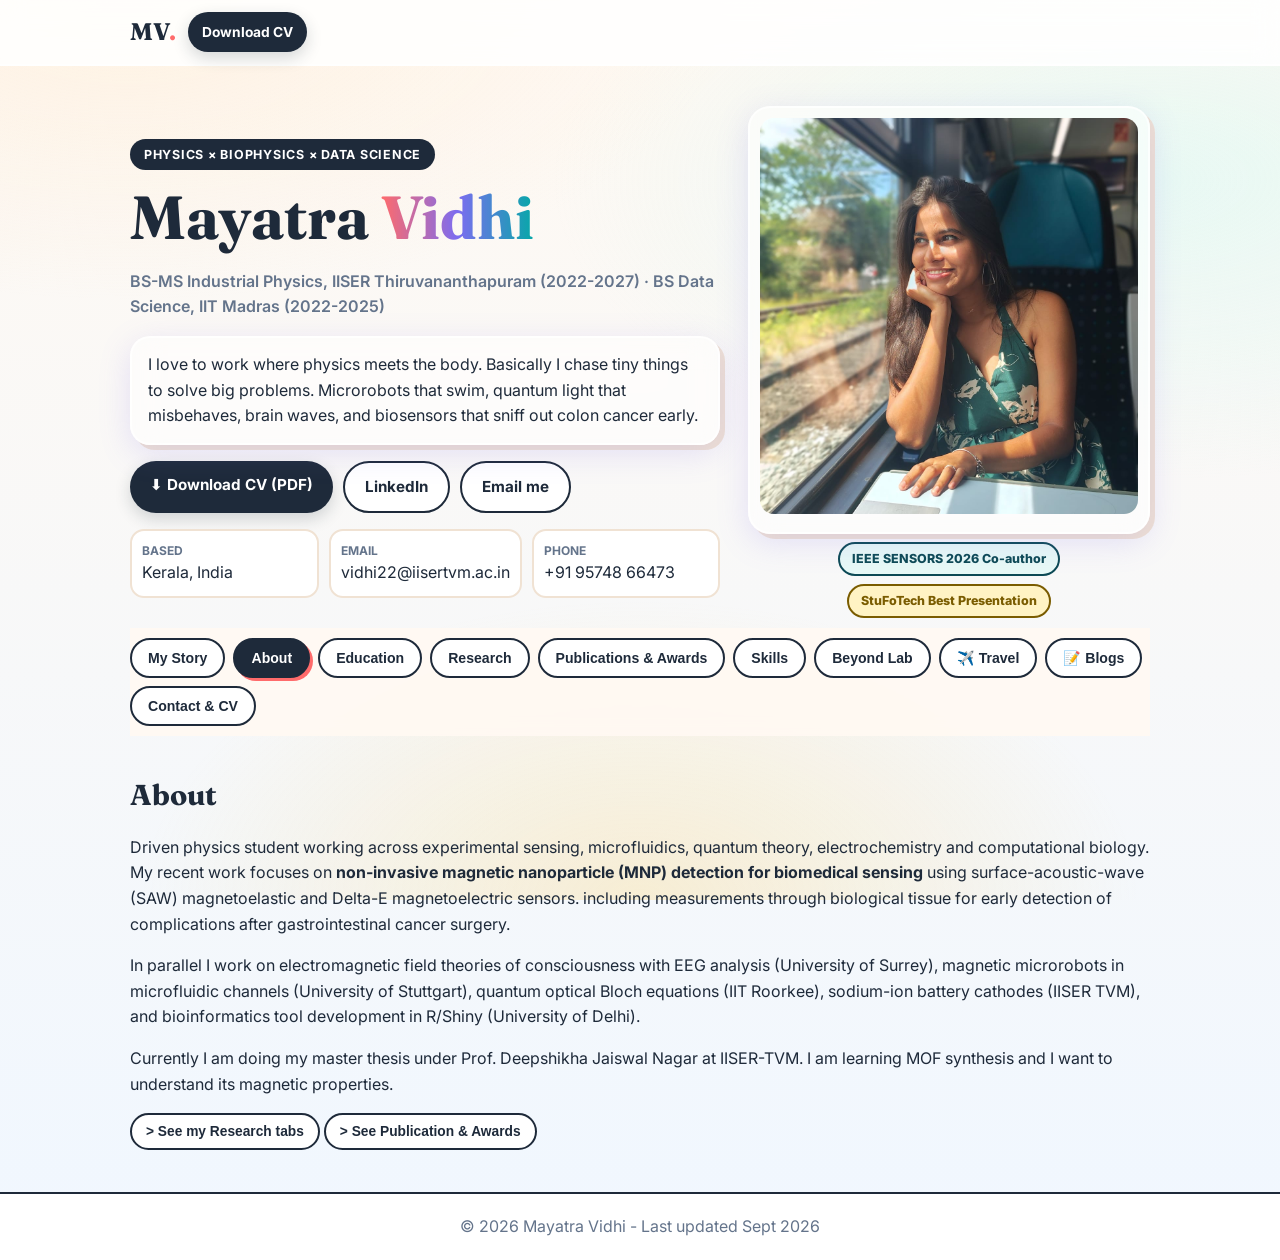
==== index.html @ ec48d546 "Add files via upload" ====
<!DOCTYPE html>
<html lang="en">
<head>
<meta charset="UTF-8" />
<meta name="viewport" content="width=device-width, initial-scale=1.0, viewport-fit=cover" />
<title>Mayatra Vidhi. Physics & Biophysics Research Portfolio</title>
<meta name="description" content="Academic portfolio of Mayatra Vidhi (IISER Thiruvananthapuram / IIT Madras). magnetic sensors, microrobotics, quantum optics, neurophysics, batteries. PhD application." />
<link rel="stylesheet" href="styles.css" />
<link rel="preconnect" href="https://fonts.googleapis.com">
<link href="https://fonts.googleapis.com/css2?family=Fraunces:opsz,wght@9..144,500;9..144,600&family=Inter:wght@400;500;600;700&display=swap" rel="stylesheet">
</head>
<body>
<header class="nav">
  <div class="wrap nav-inner">
    <a class="brand" href="#top">MV<span>.</span></a>
    <a class="btn btn-small" href="./CV-Mayatra-Vidhi.pdf" download="CV-Mayatra-Vidhi.pdf">Download CV</a>
  </div>
</header>

<main id="top">
<!-- HERO (always visible) -->
<section class="hero wrap">
  <div class="hero-text">
    <p class="eyebrow">Physics × Biophysics × Data Science</p>
    <h1>Mayatra <span class="grad">Vidhi</span></h1>
    <p class="subtitle">BS-MS Industrial Physics, IISER Thiruvananthapuram (2022-2027) · BS Data Science, IIT Madras (2022-2025)</p>
    <p class="interests">I love to work where physics meets the body. Basically I chase tiny things to solve big problems. Microrobots that swim, quantum light that misbehaves, brain waves, and biosensors that sniff out colon cancer early.</p>
    <div class="cta">
      <a id="cvBtnHero" class="btn" href="./CV-Mayatra-Vidhi.pdf" download="CV-Mayatra-Vidhi.pdf">⬇ Download CV (PDF)</a>
      <a class="btn ghost" href="https://www.linkedin.com/in/vidhi-mayatra-b7b94824a/" target="_blank" rel="noopener">LinkedIn</a>
      <a class="btn ghost" href="mailto:vidhi22@iisertvm.ac.in">Email me</a>
    </div>
    <div class="quick-facts">
      <div><strong>Based</strong><span>Kerala, India</span></div>
      <div><strong>Email</strong><span>vidhi22@iisertvm.ac.in</span></div>
      <div><strong>Phone</strong><span>+91 95748 66473</span></div>
    </div>
  </div>
  <div class="hero-photo">
    <div class="tilt">
    <img src="./profile.jpeg" alt="Portrait of Mayatra Vidhi in Kiel" onerror="this.style.display='none';document.getElementById('photoFallback').style.display='block';" />
    <p id="photoFallback" style="display:none" class="card">Photo: profile.jpeg missing. re-extract the zip with assets folder.</p>
    </div>
    <div class="badge-row">
      <span class="badge">IEEE SENSORS 2026 Co-author</span>
      <span class="badge gold">StuFoTech Best Presentation</span>
    </div>
  </div>
</section>

<!-- MAIN TABS -->
<div class="wrap">
  <div class="tabs" role="tablist" aria-label="Portfolio sections">
    <button class="tab-btn" data-tab="mystory" role="tab">My Story</button>
    <button class="tab-btn active" data-tab="about" role="tab">About</button>
    <button class="tab-btn" data-tab="education" role="tab">Education</button>
    <button class="tab-btn" data-tab="research" role="tab">Research</button>
    <button class="tab-btn" data-tab="publications" role="tab">Publications & Awards</button>
    <button class="tab-btn" data-tab="skills" role="tab">Skills</button>
    <button class="tab-btn" data-tab="beyond" role="tab">Beyond Lab</button>
    <button class="tab-btn" data-tab="travel" role="tab">✈️ Travel</button>
    <button class="tab-btn" data-tab="blog" role="tab">📝 Blogs</button>
    <button class="tab-btn" data-tab="contact" role="tab">Contact & CV</button>
  </div>

  <!-- MY STORY (top-level) -->
  <section id="tab-mystory" class="tab-panel">
    <h2>My Story</h2>
    <div class="card long">
      <p>In high school, I failed my 12th board exams, and that failure changed everything for me.</p>
      <p>I was a PCM student. Everyone around me was moving forward. I was stuck. I still remember that silence at home. Not anger, just worry.</p>
      <p>My parents could have forced me into repeat coaching immediately. They did not. They knew I liked to question, to read, to build. My father did something brave. He took away all academic books and gave me one year. No syllabus. No exam. He said, find what you actually love.</p>
      <p>So for one year, I was free. Imagine having a full library and nobody asking for marks. I read philosophy late at night. Science magazines in the morning. Random books on brain, universe, life. Nobody to judge. Slowly I stopped reading to pass, and started reading to understand.</p>
      <p>One thing kept coming back. I love physics. But I do not want physics only on paper. I want it to touch someone's life. A patient. A hospital. Healthcare. That one line gave me direction when I had nothing.</p>
      <p>Next year I came back to boards, JEE, IAT like everyone else. Same books, different girl. This time I knew why I was studying. I cleared them and reached IISER-TVM. First week there, I looked around and thought, these people are curious like me. They want to know how things work. That pushed me more than any rank.</p>
      <p>After that I just kept exploring. Quantum optics in Roorkee. Bioinformatics and plasmonics in Delhi. EEG and consciousness with Surrey. Microrobots in Stuttgart. Biosensors for colon cancer in Kiel. Batteries, cells, brains, sensors. Different labs, same question: how can science help a human body?</p>
      <p>I am still that girl from the gap year. Curious, hardworking, a little stubborn. I think I found my ikigai, and I want to go deeper.</p>
      <p><strong>From that gap year to IISER to labs across the world, I am still following the same question I found at 17.</strong></p>
    </div>
  </section>

  <!-- ABOUT -->
  <section id="tab-about" class="tab-panel active">
    <h2>About</h2>
    <p>Driven physics student working across experimental sensing, microfluidics, quantum theory, electrochemistry and computational biology. My recent work focuses on <strong>non-invasive magnetic nanoparticle (MNP) detection for biomedical sensing</strong> using surface-acoustic-wave (SAW) magnetoelastic and Delta-E magnetoelectric sensors. including measurements through biological tissue for early detection of complications after gastrointestinal cancer surgery.</p>
    <p>In parallel I work on electromagnetic field theories of consciousness with EEG analysis (University of Surrey), magnetic microrobots in microfluidic channels (University of Stuttgart), quantum optical Bloch equations (IIT Roorkee), sodium-ion battery cathodes (IISER TVM), and bioinformatics tool development in R/Shiny (University of Delhi).</p>
    <p>Currently I am doing my master thesis under Prof. Deepshikha Jaiswal Nagar at IISER-TVM. I am learning MOF synthesis and I want to understand its magnetic properties.</p>
    <div class="mini-nav">
      <button class="btn ghost btn-small" data-goto="research">> See my Research tabs</button>
      <button class="btn ghost btn-small" data-goto="publications">> See Publication & Awards</button>
    </div>
  </section>

  <!-- EDUCATION -->
  <section id="tab-education" class="tab-panel">
    <h2>Education</h2>
    <div class="grid2">
      <div class="card">
        <h3>IISER Thiruvananthapuram</h3>
        <p class="meta">BS-MS Integrated, Major: Industrial Physics · 2022-2027 (5th Year)</p>
        <ul>
          <li>Semester project: Sodium vanadium phosphate (NVP) cathode for sodium-ion batteries.</li>
          <li>Lab courses: BIO112 / BIO122 / BIO212; Casimir water-wave analog; Drosophila ecology.</li>
          <li>Volleyball (inter-batch), Unnat Bharat Abhiyan tutoring.</li>
        </ul>
      </div>
      <div class="card">
        <h3>IIT Madras</h3>
        <p class="meta">BS in Data Science and Applications · 2022-2025</p>
        <ul>
          <li>Completed foundation coursework (all except final Python OPPE).</li>
          <li>Statistics, linear algebra, programming, databases, data-science applications.</li>
          <li>Supports EEG modelling, bioinformatics and sensor data analysis.</li>
        </ul>
      </div>
    </div>
  </section>

  <!-- RESEARCH with SUB-TABS -->
  <section id="tab-research" class="tab-panel">
    <h2>Research. click each project</h2>
    <div class="subtabs" role="tablist" aria-label="Research projects">
      <button class="subtab-btn active" data-subtab="kiel">Kiel · SAW & Delta-E</button>
      <button class="subtab-btn" data-subtab="stuttgart">Stuttgart · Microrobots</button>
      <button class="subtab-btn" data-subtab="surrey">Surrey · EEG & Consciousness</button>
      <button class="subtab-btn" data-subtab="roorkee">Roorkee · Quantum Optics</button>
      <button class="subtab-btn" data-subtab="nvp">NVP Batteries</button>
      <button class="subtab-btn" data-subtab="delhi-phy">Delhi · Plasmonics</button>
      <button class="subtab-btn" data-subtab="delhi-bio">Delhi · Bioinformatics</button>
      <button class="subtab-btn" data-subtab="eco">Ecology · Casimir · Wet Lab</button>
    </div>

    <div id="sub-kiel" class="sub-panel active card long">
      <div class="tag">May 2026 - Aug 2026 · Kiel University (CAU), CRC 1261</div>
      <h3>SAW & Delta-E Sensors for Magnetic Nanoparticle Biosensing</h3>
      <p class="meta">Chair for Integrated Systems and Photonics · Supervisor: Prof. Martina Gerken · With UKSH, Heidelberg Univ. Hospital, Fraunhofer ISIT, IPN</p>
      <ul>
        <li><strong>Goal:</strong> non-invasive MNP detection for early detection of complications after GI cancer surgery.</li>
        <li>SAW frequency sweeps + sensor-to-sample distance sweeps (3D-printed holders, 2 mm > 18 mm); Helmholtz-coil excitation to extend range.</li>
        <li>Bio-samples: turkey-breast tissue of varying thickness + colon cell cultures. MNPs remain detectable through tissue; signal falls with distance/thickness.</li>
        <li>Streptavidin-MNP + biotin-liposome binding; complementary MPI and DLS.</li>
        <li>MNP dilution series + fixed-frequency concentration sweeps on Delta-E sensors; scientific block diagram for IEEE SENSORS 2026 paper.</li>
        <li><strong>Outcome:</strong> Co-author IEEE SENSORS 2026; first-author StuFoTech + Summer School abstracts; StuFoTech talk + Summer School poster.</li>
      </ul>
      <div class="doclinks">
        <a href="Poster-SAW-MNP.pdf" target="_blank">Poster (PDF)</a> ·
        <a href="IEEE-SENSORS-2026.pdf" target="_blank">IEEE Paper (PDF)</a> ·
        <a href="Best-Presentation-Award.pdf" target="_blank">Best Presentation Certificate</a> ·
        <a href="https://1drv.ms/p/c/48e448d23295e060/IQCVBjKlv2gYTp96j9SYEuZgAc6ROtaFNqgwqrefSh1nfnY?e=VJV85a" target="_blank" rel="noopener">Biosignale presentation (OneDrive, Kiel)</a>
      </div>
    </div>

    <div id="sub-stuttgart" class="sub-panel card long">
      <div class="tag">Jul 2025 - Aug 2025 · University of Stuttgart</div>
      <h3>Magnetic Microrobots in Microfluidic Channels</h3>
      <p class="meta">Institute of Biomaterials and Biomolecular Systems · Supervisor: Prof. Amirreza Aghakhani</p>
      <ul>
        <li>Fabricated PDMS devices (Sylgard-184, curing, bonding, molds) + hollow silica microrobots (centrifugation, sonication).</li>
        <li>5-coil electromagnetic + permanent-magnet actuation; 6 V-21 V optimisation.</li>
        <li>Silica/nickel particles 8-50 µm in channels 100-220 µm; size vs channel vs adhesion/mobility study.</li>
        <li>MATLAB coil control + analysis; microscopy, syringe pumps, FIJI.</li>
        <li><strong>Outcome:</strong> controlled injection + locomotion for biomedical uses.</li>
      </ul>
      <div class="doclinks"><a href="https://1drv.ms/p/c/48e448d23295e060/EYc12E0cMHBPjJ3LfP5VHDIBUNneTaIbswnKfkgKrAMDfA?e=1WytGi" target="_blank" rel="noopener">Final presentation (OneDrive: Vidhi PPTS)</a> · <a href="./Skill-Set-2026.pdf" target="_blank">Full methods & figures in Skill-Set portfolio (PDF)</a></div>
    </div>

    <div id="sub-surrey" class="sub-panel card long">
      <div class="tag">Jun 2025 - Ongoing · University of Surrey (Remote)</div>
      <h3>Electromagnetic Field Theory, EEG & Consciousness</h3>
      <p class="meta">School of Veterinary Medicine · Supervisor: Prof. Johnjoe McFadden</p>
      <ul>
        <li>Physical basis of consciousness: EM field theories + EEG.</li>
        <li>Curated normal (resting, sleep) vs abnormal (seizure, pathological) EEG; defined normal vs pathological criteria.</li>
        <li>Python: conventional Maxwell vs extended complex-valued / tEMF models; compared coherence, phase, energy.</li>
        <li>Literature synthesis on EM consciousness theories and field-based brain models.</li>
      </ul>
      <div class="doclinks"><a href="./Skill-Set-2026.pdf" target="_blank">Full details in Skill-Set portfolio (PDF)</a></div>
    </div>

    <div id="sub-roorkee" class="sub-panel card long">
      <div class="tag">May - Jul 2024 · IIT Roorkee</div>
      <h3>Quantum Optics. Optical Bloch Equations</h3>
      <p class="meta">Dept. of Physics · Prof. Akhilesh Kumar Mishra</p>
      <ul>
        <li>Two-level atom-light interaction, RWA, Bloch sphere, coherence + relaxation.</li>
        <li>Runge-Kutta simulations in Python.</li>
        <li>Report on spectroscopy, atomic clocks, quantum information.</li>
      </ul>
      <div class="doclinks"><a href="./Skill-Set-2026.pdf" target="_blank">Full details in Skill-Set portfolio (PDF)</a></div>
    </div>

    <div id="sub-nvp" class="sub-panel card long">
      <div class="tag">Mar - Apr 2025 · IISER TVM</div>
      <h3>NVP Cathode for Sodium-Ion Batteries</h3>
      <p class="meta">Dept. of Physics · Prof. M. M. Shaijumon</p>
      <ul>
        <li>Synthesised sodium vanadium phosphate, built CR2032 coin cells.</li>
        <li>XRD/SEM + CV/GCD/EIS; reversible V³⁺/V⁴⁺ at ~3.4 V.</li>
        <li>102.96 mAh/g at 0.1C, stable cycling. sustainable large-scale storage.</li>
      </ul>
      <div class="doclinks"><a href="./Skill-Set-2026.pdf" target="_blank">Full details in Skill-Set portfolio (PDF)</a></div>
    </div>

    <div id="sub-delhi-phy" class="sub-panel card long">
      <div class="tag">Dec 2024 - Jan 2025 · Univ. of Delhi (Physics)</div>
      <h3>Plasmonic Nanoantennas & Metamaterials</h3>
      <p class="meta">Prof. Govind Dayal</p>
      <ul>
        <li>Review of plasmonics, Fano resonance, SEIRA for real-time biomolecular sensing.</li>
        <li>Nanotech × bioinformatics for protein analysis + molecular diagnostics.</li>
      </ul>
      <div class="doclinks"><a href="./Skill-Set-2026.pdf" target="_blank">Full details in Skill-Set portfolio (PDF)</a></div>
    </div>

    <div id="sub-delhi-bio" class="sub-panel card long">
      <div class="tag">Dec 2024 - Jan 2025 · Univ. of Delhi (Biotech)</div>
      <h3>Bioinformatics Tool in R/Shiny</h3>
      <p class="meta">Prof. Manish Kumar</p>
      <ul>
        <li>Nucleotide>protein translation automation, BLAST comparison.</li>
        <li>Mutation visualisation for drug-resistance prediction; interactive Shiny app for research/clinical use.</li>
      </ul>
      <div class="doclinks"><a href="./Skill-Set-2026.pdf" target="_blank">Full details in Skill-Set portfolio (PDF)</a></div>
    </div>

    <div id="sub-eco" class="sub-panel card long">
      <div class="tag">IISER TVM · Field + Lab</div>
      <h3>Drosophila Ecology · Casimir Analog · Wet Labs</h3>
      <p class="meta">BIO112 / BIO122 / BIO212</p>
      <ul>
        <li>Drosophila trapping: disturbed/undisturbed × hygienic/unhygienic (p&lt;0.05).</li>
        <li>Water-wave analog of Casimir effect (selfest festival demo).</li>
        <li>DNA isolation, PCR, SDS-PAGE, enzyme assays, Gram staining, plaque assay, microscopy, DCPIP photosynthesis.</li>
      </ul>
      <div class="doclinks"><a href="./Skill-Set-2026.pdf" target="_blank">Full details in Skill-Set portfolio (PDF)</a></div>
    </div>
  </section>

  <!-- PUBLICATIONS -->
  <section id="tab-publications" class="tab-panel">
    <h2>Publication · Conferences · Awards</h2>
    <div class="card long highlight">
      <div class="tag">Accepted · IEEE SENSORS 2026</div>
      <h3>Magnetic Nanoparticle Quantification Using a Delta-E Magnetoelectric Sensor</h3>
      <p class="meta">Bangert, Wiegand, Teplyuk, Barbieri, <strong>Mayatra</strong>, Rieger, Höft, Gerken et al.</p>
      <p>AC susceptibility at 180 Hz, Helmholtz coils (100 µT); phase shift Δϕ vs iron concentration (R=0.984); Debye/Brownian model; unshielded biomedical sensing proof-of-concept. I contributed MNP measurements, dilution series, analysis + block diagram.</p>
      <a class="btn btn-small" href="IEEE-SENSORS-2026.pdf" target="_blank">Open paper (PDF)</a>
    </div>
    <div class="grid2">
      <div class="card">
        <h3>StuFoTech 2026. Best Presentation Award</h3>
        <p class="meta">3rd StuFoTech, Kiel, 7-9 Sept 2026</p>
        <p>SAW magnetoelastic MNP detection talk. awarded Best Presentation.</p>
        <a href="Best-Presentation-Award.pdf" target="_blank">Certificate (PDF)</a>
      </div>
      <div class="card">
        <h3>CRC 1261 Summer School 2026. Poster</h3>
        <p class="meta">Towards Increased Detection Range of MNPs Using a SAW Sensor</p>
        <p>Project B12: AC susceptibility, Delta-E + SAW sensors; distance + bio-sample data.</p>
        <a href="Poster-SAW-MNP.pdf" target="_blank">Poster (PDF)</a>
      </div>
    </div>
  </section>

  <!-- SKILLS -->
  <section id="tab-skills" class="tab-panel">
    <h2>Skills. click to expand</h2>
    <div class="subtabs" role="tablist" aria-label="Skill groups">
      <button class="subtab-btn active" data-subtab="code">Programming</button>
      <button class="subtab-btn" data-subtab="sense">Sensing</button>
      <button class="subtab-btn" data-subtab="bio">Micro / Bio / Materials</button>
    </div>
    <div id="sub-code" class="sub-panel active card"><h3>Programming & Analysis</h3><p>C, C++, Python, R, MATLAB; EEG processing, Runge-Kutta simulation, data modelling, FIJI.</p></div>
    <div id="sub-sense" class="sub-panel card"><h3>Experimental Sensing</h3><p>SAW & Delta-E sensors, Helmholtz coils, lock-in (MFLI), MPI, DLS, 3D-printed holders, CV/GCD/EIS electrochemistry.</p></div>
    <div id="sub-bio" class="sub-panel card"><h3>Micro / Bio / Materials</h3><p>PDMS microfluidics, hollow microrobots, magnetic actuation, microscopy, XRD/SEM, battery assembly, PCR, SDS-PAGE, Shiny apps.</p></div>
  </section>

  <!-- BEYOND -->
  <section id="tab-beyond" class="tab-panel">
    <h2>Beyond the Lab. click to expand</h2>
    <div class="subtabs" role="tablist" aria-label="Beyond lab">
      <button class="subtab-btn active" data-subtab="uba">Volunteering</button>
      <button class="subtab-btn" data-subtab="volley">Volleyball</button>
      <button class="subtab-btn" data-subtab="karate">Karate</button>
    </div>
    <div id="sub-uba" class="sub-panel active card">
      <h3>Unnat Bharat Abhiyan Volunteer</h3>
      <p>Through IISER TVM I tutored underprivileged students in <strong>mathematics and science</strong> at a government school. weekly teaching, mentoring and study support, making science accessible beyond campus.</p>
    </div>
    <div id="sub-volley" class="sub-panel card">
      <h3>Volleyball. Inter-Batch</h3>
      <p>Played <strong>inter-batch volleyball at IISER TVM and at CAU Kiel</strong>. teamwork, discipline and fitness alongside full-time research.</p>
    </div>
    <div id="sub-karate" class="sub-panel card">
      <h3>Karate. Black Belt 1st Dan (Shitoryu)</h3>
      <p><strong>Seiko-Kai, Shitoryu style. Black Belt 1st dan.</strong> Years of kata, kumite and perseverance. Also Aloha Level 3.</p>
    </div>
  </section>

  <!-- TRAVEL -->
  <section id="tab-travel" class="tab-panel">
    <h2>✈️ Travel. 8 countries & counting</h2>
    <p class="meta">Research took me abroad, curiosity kept me moving. A few cities were solo trips. best way to learn a place.</p>
    <div class="travel-grid">
      <div class="travel-card reveal"><div class="body"><div class="flag">🇩🇪</div><h3>Germany</h3><p class="meta">Stuttgart · Berlin · Hamburg · Kiel · Lübeck · Plön · Ulm</p><span class="pill">Research base</span></div></div>
      <div class="travel-card reveal"><div class="body"><div class="flag">🇳🇱</div><h3>Netherlands</h3><p class="meta">Amsterdam. canals, museums, cycling chaos</p><span class="pill">Group</span></div></div>
      <div class="travel-card reveal"><div class="body"><div class="flag">🇧🇪</div><h3>Bruges</h3><p class="meta">Medieval streets, solo wandering</p><span class="pill solo">✨ Solo</span></div></div>
      <div class="travel-card reveal"><div class="body"><div class="flag">🇧🇪</div><h3>Ghent</h3><p class="meta">Castle, canals, student vibes</p><span class="pill solo">✨ Solo</span></div></div>
      <div class="travel-card reveal"><div class="body"><div class="flag">🇬🇷</div><h3>Athens</h3><p class="meta">Acropolis at sunset, solo history walk</p><span class="pill solo">✨ Solo</span></div></div>
      <div class="travel-card reveal"><div class="body"><div class="flag">🇪🇪</div><h3>Tallinn</h3><p class="meta">Old town walls, Baltic air</p><span class="pill">Group</span></div></div>
      <div class="travel-card reveal"><div class="body"><div class="flag">🇫🇮</div><h3>Helsinki</h3><p class="meta">Sauna, sea fortress, design district</p><span class="pill">Group</span></div></div>
      <div class="travel-card reveal"><div class="body"><div class="flag">🇩🇰</div><h3>Tønder</h3><p class="meta">Quiet Danish border town near Kiel</p><span class="pill">Group</span></div></div>
      <div class="travel-card reveal"><div class="body"><div class="flag">🇮🇳</div><h3>India</h3><p class="meta">Home. Kerala, fieldwork & family</p><span class="pill">Home ❤️</span></div></div>
    </div>
    <p class="small">Tip: tap any card. more stories coming in Travel Blog below.</p>
  </section>

  <!-- BLOGS -->
  <section id="tab-blog" class="tab-panel">
    <h2>Stories</h2>
    <div class="subtabs"><button class="subtab-btn active" data-subtab="resblog">Research notes</button><button class="subtab-btn" data-subtab="travblog">Travel blog</button></div>
    <div id="sub-resblog" class="sub-panel active">
      <article class="post reveal"><div class="date">Sept 2026 · Kiel</div><h3>How we detect nanoparticles through tissue</h3><p>SAW + Delta-E sensors, Helmholtz coils, and why signal falls with distance. Simple explainer from my CRC 1261 work. Full paper in Publications tab.</p></article>
      <article class="post reveal"><div class="date">Aug 2025 · Stuttgart</div><h3>Microrobots in tiny channels: what I learned</h3><p>PDMS chips, 8-50 µm bots, 6-21 V tuning. and why particles stick. Notes for future me.</p></article>
      <p class="small">Want email when I post? Contact me. I will add newsletter.</p>
    </div>
    <div id="sub-travblog" class="sub-panel">
      <article class="post reveal"><div class="date">Solo · Bruges</div><h3>Solo in Bruges: getting lost on purpose</h3><p>One day, no map, just canals. What solo travel taught me about confidence in a new lab too.</p></article>
      <article class="post reveal"><div class="date">Solo · Athens</div><h3>Athens on foot: history you can touch</h3>
      <p>I went to Athens solo, with no fixed plan. Just walked, watched, and let the city talk.</p>
      <p>Athens is full of history and culture. Greece is home to great physicists, mathematicians and philosophers, and you feel that everywhere. A Greek shop lady told me something I never knew. Pythagoras was a great philosopher, not just a mathematician. She even showed me the special Pythagorean wine glass he made for his students. Such a small shop, such a big story.</p>
      <p>I tried Greek coffee. There is a whole different way of drinking it. You sip it slowly, and it slowly settles at the bottom. No rush. I tried the local food too, simple and full of taste.</p>
      <p>I made random friends. Some from the hostel, some locals. Someone told me Greece is made of around 2000 islands. I had no idea.</p>
      <p>One evening I just walked up to Acropolis hill, sat there, and watched the sunset. That quiet moment, alone above a 2500 year old city, was another level of joy.</p>
      <p>Funny thing: Greece was the only place where the letters around me felt familiar. Alpha, beta, gamma, pi, theta. I had written them a thousand times in maths and physics, and suddenly they were on shop boards and street signs.</p>
      <p><strong>Solo trips always teach me something. Travelling makes me feel alive. Life feels like it is moving, and I am not stuck somewhere. Athens was amazing.</strong></p>
      <div class="travel-grid"><img src="./athens-1.jpg" alt="Athens memories" style="width:100%;border-radius:14px;border:2px solid var(--ink)" onerror="this.style.display='none'"><img src="./athens-2.jpg" alt="Athens streets" style="width:100%;border-radius:14px;border:2px solid var(--ink)" onerror="this.style.display='none'"></div>
      <p class="small">Photos: coming right here once you send the Athens pictures.</p>
      </article>
      <p class="small">Send me your travel photos/stories and I will add them here with your name.</p>
    </div>
  </section>

  <!-- CONTACT -->
  <section id="tab-contact" class="tab-panel">
    <h2>Contact & Documents</h2>
    <div class="card long contact-card">
      <div>
        <p><strong>Email:</strong> <a href="mailto:vidhi22@iisertvm.ac.in">vidhi22@iisertvm.ac.in</a></p>
        <p><strong>Phone:</strong> +91 95748 66473 · Kerala, India</p>
        <p><strong>LinkedIn:</strong> <a href="https://www.linkedin.com/in/vidhi-mayatra-b7b94824a/" target="_blank" rel="noopener">vidhi-mayatra-b7b94824a</a></p>
        <p><strong>References:</strong> Available on request (Profs. Gerken, Aghakhani, McFadden, Mishra, Shaijumon, Dayal, Kumar).</p>
      </div>
      <div class="cta">
        <a class="btn" href="./CV-Mayatra-Vidhi.pdf" download="CV-Mayatra-Vidhi.pdf">⬇ Download CV</a>
        <a class="btn ghost" href="./Poster-SAW-MNP.pdf" target="_blank">Poster</a>
        <a class="btn ghost" href="./IEEE-SENSORS-2026.pdf" target="_blank">IEEE Paper</a>
      </div>
    </div>
    <p class="small">For PhD applications: professors can download my CV directly from this site. Contact me for transcripts, recommendation letters or raw data.</p>
  </section>
</div>
</main>

<footer>
  <div class="wrap">&copy; 2026 Mayatra Vidhi - Last updated Sept 2026</div>
</footer>
<script src="script.js"></script>
</body>
</html>
---- styles.css ----
:root{--bg:#fff9f2;--bg2:#f0f7ff;--card:#fff;--ink:#1e2a3a;--muted:#64748b;--line:#f0e2d3;--accent:#ff6b6b;--accent2:#4ecdc4;--accent3:#ffd166;--violet:#7c6cf0;--radius:20px;--nav-h:60px;--shadow:0 10px 30px rgba(255,107,107,.12)}
*{box-sizing:border-box}html{scroll-behavior:smooth}
body{margin:0;background:linear-gradient(180deg,var(--bg),var(--bg2));color:var(--ink);font-family:Inter,system-ui,sans-serif;line-height:1.6;overflow-x:hidden}
body::before{content:"";position:fixed;inset:0;pointer-events:none;z-index:0;background:radial-gradient(600px 300px at 10% 0%,#ffe8cc66,transparent),radial-gradient(600px 300px at 90% 20%,#c7f9f366,transparent),radial-gradient(500px 300px at 50% 100%,#ffd16644,transparent)}
main,.nav,footer{position:relative;z-index:1}
h1,h2,h3{font-family:Fraunces,Georgia,serif;line-height:1.15}
h1{font-size:clamp(2.2rem,8vw,3.8rem);margin:0}.grad{background:linear-gradient(90deg,#ff6b6b,#7c6cf0,#06a8a8);-webkit-background-clip:text;background-clip:text;color:transparent}
h2{font-size:clamp(1.4rem,5vw,1.8rem)}
.wrap{max-width:1060px;margin:0 auto;padding:0 20px}
.nav{position:sticky;top:0;z-index:20;background:rgba(255,255,255,.85);backdrop-filter:blur(12px);border-bottom:2px solid var(--line)}
.nav-inner{display:flex;align-items:center;gap:12px;padding:12px 20px;max-width:1060px;margin:0 auto}
.brand{font-family:Fraunces,serif;font-weight:700;font-size:1.5rem;text-decoration:none;color:var(--ink)}
.brand span{color:var(--accent)}
.btn{display:inline-block;background:var(--ink);color:#fff;padding:12px 20px;border-radius:999px;text-decoration:none;font-weight:700;border:none;cursor:pointer;font-size:.95rem;transition:transform .15s,box-shadow .15s;box-shadow:0 6px 16px rgba(30,42,58,.18)}
.btn:hover{transform:translateY(-2px) scale(1.02)}
.btn.pop{background:linear-gradient(135deg,var(--accent),#ff9f43);box-shadow:0 8px 20px rgba(255,107,107,.4)}
.btn.ghost{background:#fff;color:var(--ink);border:2px solid var(--ink);box-shadow:none}
.btn-small{padding:9px 14px;font-size:.86rem}
.hero{display:grid;grid-template-columns:1.25fr .85fr;gap:28px;padding:40px 20px 10px;align-items:center}
.eyebrow{display:inline-block;background:#1e2a3a;color:#fff;font-weight:700;font-size:.78rem;letter-spacing:.06em;text-transform:uppercase;padding:6px 14px;border-radius:999px}
.subtitle{color:var(--muted);font-weight:600}
.interests{background:#fff;border:2px solid var(--ink);border-radius:var(--radius);padding:14px 16px;box-shadow:5px 5px 0 var(--accent3)}
.cta{display:flex;gap:10px;flex-wrap:wrap;margin:16px 0}
.quick-facts{display:grid;grid-template-columns:repeat(3,1fr);gap:10px}
.quick-facts div{background:#fff;border:2px solid var(--line);border-radius:14px;padding:10px}
.quick-facts strong{display:block;font-size:.75rem;text-transform:uppercase;color:var(--muted)}
.hero-photo{perspective:900px}
.tilt{background:#fff;border:2px solid var(--ink);border-radius:22px;padding:10px;box-shadow:8px 8px 0 var(--accent2);transition:transform .2s;transform-style:preserve-3d;will-change:transform}
.tilt img{width:100%;border-radius:14px;object-fit:cover;aspect-ratio:4/4.2}
.caption{font-size:.82rem;color:var(--muted);text-align:center}
.badge-row{display:flex;gap:8px;flex-wrap:wrap;justify-content:center;margin-top:8px}
.badge{background:#e7f9f6;color:#0d4a55;border:2px solid #0d4a55;font-size:.78rem;font-weight:800;padding:5px 12px;border-radius:999px}
.badge.gold{background:#fff3c4;color:#7a5c00;border-color:#7a5c00}
.tabs-hint{color:var(--muted);font-size:.9rem;margin:18px 0 8px}
.tabs{display:flex;gap:8px;flex-wrap:wrap;position:sticky;top:var(--nav-h);z-index:5;background:rgba(255,249,242,.92);backdrop-filter:blur(8px);padding:10px 0}
.tab-btn{border:2px solid var(--ink);background:#fff;color:var(--ink);padding:10px 16px;border-radius:999px;font-weight:800;font-size:.88rem;cursor:pointer;transition:all .15s}
.tab-btn:hover{transform:translateY(-2px);box-shadow:3px 3px 0 var(--ink)}
.tab-btn.active{background:var(--ink);color:#fff;box-shadow:3px 3px 0 var(--accent)}
.tab-panel{display:none;padding:18px 0}.tab-panel.active{display:block;animation:pop .3s ease}
@keyframes pop{from{opacity:0;transform:translateY(10px) scale(.99)}to{opacity:1;transform:none}}
.reveal{opacity:0;transform:translateY(16px);transition:opacity .5s,transform .5s}.reveal.in{opacity:1;transform:none}
.subtabs{display:flex;gap:8px;flex-wrap:wrap;margin:12px 0}
.subtab-btn{border:2px solid var(--line);background:#fff;padding:10px 14px;border-radius:12px;font-weight:700;cursor:pointer}
.subtab-btn.active{background:var(--accent2);border-color:var(--ink);box-shadow:3px 3px 0 var(--ink)}
.sub-panel{display:none}.sub-panel.active{display:block;animation:pop .25s ease}
.card{background:var(--card);border:2px solid var(--ink);border-radius:var(--radius);padding:18px 20px;margin:12px 0;box-shadow:5px 5px 0 var(--line);transition:transform .15s,box-shadow .15s}
.card:hover{transform:translateY(-3px);box-shadow:7px 7px 0 var(--accent3)}
.card.highlight{border-left:8px solid var(--accent2)}.tag{display:inline-block;font-size:.76rem;font-weight:800;color:#fff;background:var(--violet);padding:4px 12px;border-radius:999px;margin-bottom:8px}.meta{color:var(--muted);font-size:.93rem}
.grid2{display:grid;grid-template-columns:1fr 1fr;gap:14px}.grid3{display:grid;grid-template-columns:repeat(3,1fr);gap:14px}
ul{padding-left:20px}li{margin-bottom:6px}
.doclinks a{color:#0d6e6a;font-weight:600}
.travel-grid{display:grid;grid-template-columns:repeat(auto-fill,minmax(220px,1fr));gap:14px}
.travel-card{background:#fff;border:2px solid var(--ink);border-radius:18px;overflow:hidden;box-shadow:5px 5px 0 var(--line);transition:transform .15s}
.travel-card:hover{transform:translateY(-4px) rotate(-.5deg)}
.travel-card .flag{font-size:2rem}.travel-card .body{padding:12px 14px}.pill{display:inline-block;font-size:.72rem;font-weight:800;padding:3px 10px;border-radius:999px;background:#eef}.pill.solo{background:#ffe3e3;border:1px solid #ff6b6b}
.post{background:#fff;border:2px solid var(--ink);border-radius:18px;padding:18px;margin:12px 0;box-shadow:5px 5px 0 var(--accent2)}
.post h3{margin-top:0}.post .date{font-size:.8rem;color:var(--muted);font-weight:700}
footer{border-top:2px solid var(--ink);padding:20px;text-align:center;color:var(--muted);margin-top:24px;background:#fff}
.float-emoji{position:fixed;font-size:1.6rem;pointer-events:none;z-index:50;animation:floatUp 1s ease forwards}
@keyframes floatUp{to{transform:translateY(-80px);opacity:0}}
@media(max-width:860px){.hero{grid-template-columns:1fr}.grid2,.grid3{grid-template-columns:1fr}.quick-facts{grid-template-columns:1fr 1fr}.tabs{flex-wrap:nowrap;overflow-x:auto}.tab-btn{white-space:nowrap}}
@media(max-width:640px){.quick-facts{grid-template-columns:1fr}.cta .btn{flex:1 1 100%;text-align:center}}

.glass{background:rgba(255,255,255,.55)!important;backdrop-filter:blur(14px) saturate(1.3);-webkit-backdrop-filter:blur(14px) saturate(1.3);border:2px solid rgba(255,255,255,.7)!important;box-shadow:0 8px 32px rgba(124,108,240,.18),5px 5px 0 var(--line)!important}
.card.glass:hover{box-shadow:0 12px 40px rgba(124,108,240,.28),7px 7px 0 var(--accent3)!important}
.nav{border-bottom:2px solid rgba(255,255,255,.6)!important}


@media(max-width:860px){.hero-photo{order:-1}.hero-photo img{aspect-ratio:4/4;max-height:380px}}
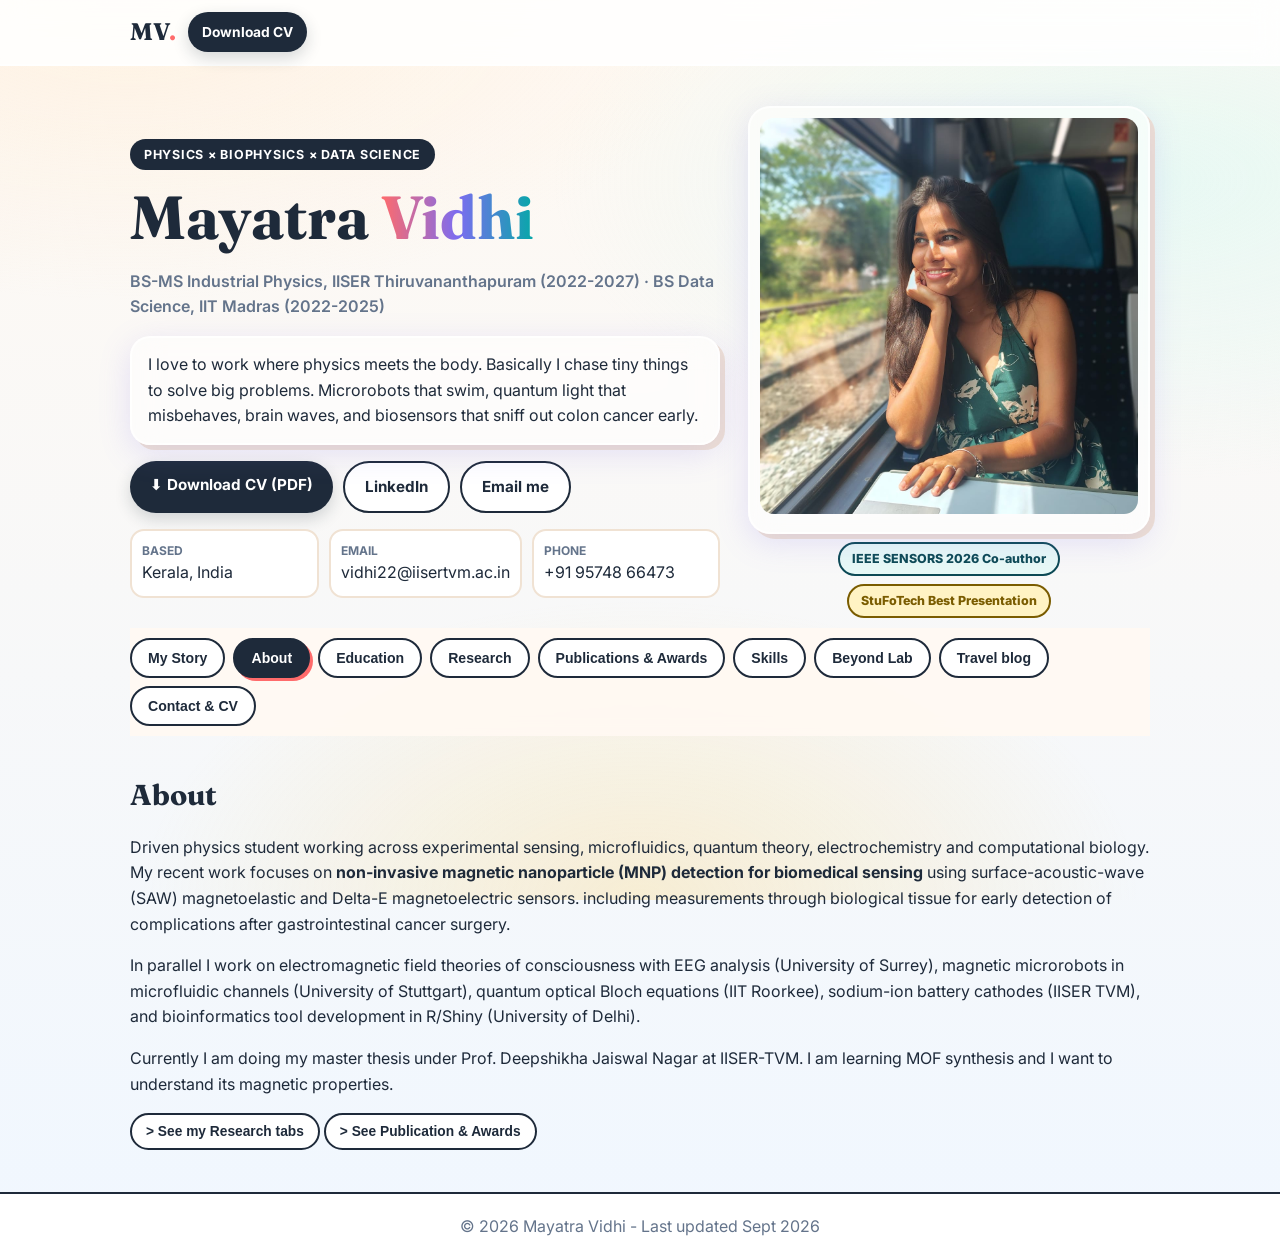
==== commit 1b0f95d4: "Add files via upload" ====
--- a/index.html
+++ b/index.html
@@ -58,8 +58,7 @@
     <button class="tab-btn" data-tab="publications" role="tab">Publications & Awards</button>
     <button class="tab-btn" data-tab="skills" role="tab">Skills</button>
     <button class="tab-btn" data-tab="beyond" role="tab">Beyond Lab</button>
-    <button class="tab-btn" data-tab="travel" role="tab">✈️ Travel</button>
-    <button class="tab-btn" data-tab="blog" role="tab">📝 Blogs</button>
+    <button class="tab-btn" data-tab="travel" role="tab">Travel blog</button>
     <button class="tab-btn" data-tab="contact" role="tab">Contact & CV</button>
   </div>
 
@@ -234,6 +233,10 @@
       </ul>
       <div class="doclinks"><a href="./Skill-Set-2026.pdf" target="_blank">Full details in Skill-Set portfolio (PDF)</a></div>
     </div>
+
+    <h2 style="margin-top:22px">Research notes</h2>
+    <article class="post reveal"><div class="date">Sept 2026 · Kiel</div><h3>How we detect nanoparticles through tissue</h3><p>SAW + Delta-E sensors, Helmholtz coils, and why signal falls with distance. Simple explainer from my CRC 1261 work. Full paper in Publications tab.</p></article>
+    <article class="post reveal"><div class="date">Aug 2025 · Stuttgart</div><h3>Microrobots in tiny channels: what I learned</h3><p>PDMS chips, 8-50 µm bots, 6-21 V tuning. and why particles stick. Notes for future me.</p></article>
   </section>
 
   <!-- PUBLICATIONS -->
@@ -299,34 +302,20 @@
 
   <!-- TRAVEL -->
   <section id="tab-travel" class="tab-panel">
-    <h2>✈️ Travel. 8 countries & counting</h2>
-    <p class="meta">Research took me abroad, curiosity kept me moving. A few cities were solo trips. best way to learn a place.</p>
+    <h2>Travel blog. 8 countries & counting</h2>
+    <p class="meta">Research took me abroad, curiosity kept me moving. A few cities were solo trips. best way to learn a place. Tap Greece to read the full story below.</p>
     <div class="travel-grid">
       <div class="travel-card reveal"><div class="body"><div class="flag">🇩🇪</div><h3>Germany</h3><p class="meta">Stuttgart · Berlin · Hamburg · Kiel · Lübeck · Plön · Ulm</p><span class="pill">Research base</span></div></div>
       <div class="travel-card reveal"><div class="body"><div class="flag">🇳🇱</div><h3>Netherlands</h3><p class="meta">Amsterdam. canals, museums, cycling chaos</p><span class="pill">Group</span></div></div>
       <div class="travel-card reveal"><div class="body"><div class="flag">🇧🇪</div><h3>Bruges</h3><p class="meta">Medieval streets, solo wandering</p><span class="pill solo">✨ Solo</span></div></div>
       <div class="travel-card reveal"><div class="body"><div class="flag">🇧🇪</div><h3>Ghent</h3><p class="meta">Castle, canals, student vibes</p><span class="pill solo">✨ Solo</span></div></div>
-      <div class="travel-card reveal"><div class="body"><div class="flag">🇬🇷</div><h3>Athens</h3><p class="meta">Acropolis at sunset, solo history walk</p><span class="pill solo">✨ Solo</span></div></div>
+      <div class="travel-card reveal" data-story="story-greece" style="cursor:pointer"><div class="body"><div class="flag">🇬🇷</div><h3>Greece. read my story ↓</h3><p class="meta">Acropolis at sunset, solo history walk</p><span class="pill solo">✨ Solo</span></div></div>
       <div class="travel-card reveal"><div class="body"><div class="flag">🇪🇪</div><h3>Tallinn</h3><p class="meta">Old town walls, Baltic air</p><span class="pill">Group</span></div></div>
       <div class="travel-card reveal"><div class="body"><div class="flag">🇫🇮</div><h3>Helsinki</h3><p class="meta">Sauna, sea fortress, design district</p><span class="pill">Group</span></div></div>
       <div class="travel-card reveal"><div class="body"><div class="flag">🇩🇰</div><h3>Tønder</h3><p class="meta">Quiet Danish border town near Kiel</p><span class="pill">Group</span></div></div>
       <div class="travel-card reveal"><div class="body"><div class="flag">🇮🇳</div><h3>India</h3><p class="meta">Home. Kerala, fieldwork & family</p><span class="pill">Home ❤️</span></div></div>
     </div>
-    <p class="small">Tip: tap any card. more stories coming in Travel Blog below.</p>
-  </section>
-
-  <!-- BLOGS -->
-  <section id="tab-blog" class="tab-panel">
-    <h2>Stories</h2>
-    <div class="subtabs"><button class="subtab-btn active" data-subtab="resblog">Research notes</button><button class="subtab-btn" data-subtab="travblog">Travel blog</button></div>
-    <div id="sub-resblog" class="sub-panel active">
-      <article class="post reveal"><div class="date">Sept 2026 · Kiel</div><h3>How we detect nanoparticles through tissue</h3><p>SAW + Delta-E sensors, Helmholtz coils, and why signal falls with distance. Simple explainer from my CRC 1261 work. Full paper in Publications tab.</p></article>
-      <article class="post reveal"><div class="date">Aug 2025 · Stuttgart</div><h3>Microrobots in tiny channels: what I learned</h3><p>PDMS chips, 8-50 µm bots, 6-21 V tuning. and why particles stick. Notes for future me.</p></article>
-      <p class="small">Want email when I post? Contact me. I will add newsletter.</p>
-    </div>
-    <div id="sub-travblog" class="sub-panel">
-      <article class="post reveal"><div class="date">Solo · Bruges</div><h3>Solo in Bruges: getting lost on purpose</h3><p>One day, no map, just canals. What solo travel taught me about confidence in a new lab too.</p></article>
-      <article class="post reveal"><div class="date">Solo · Athens</div><h3>Athens on foot: history you can touch</h3>
+    <article id="story-greece" class="post reveal"><div class="date">Solo · Greece</div><h3>Athens on foot: history you can touch</h3>
       <p>I went to Athens solo, with no fixed plan. Just walked, watched, and let the city talk.</p>
       <p>Athens is full of history and culture. Greece is home to great physicists, mathematicians and philosophers, and you feel that everywhere. A Greek shop lady told me something I never knew. Pythagoras was a great philosopher, not just a mathematician. She even showed me the special Pythagorean wine glass he made for his students. Such a small shop, such a big story.</p>
       <p>I tried Greek coffee. There is a whole different way of drinking it. You sip it slowly, and it slowly settles at the bottom. No rush. I tried the local food too, simple and full of taste.</p>
@@ -334,11 +323,10 @@
       <p>One evening I just walked up to Acropolis hill, sat there, and watched the sunset. That quiet moment, alone above a 2500 year old city, was another level of joy.</p>
       <p>Funny thing: Greece was the only place where the letters around me felt familiar. Alpha, beta, gamma, pi, theta. I had written them a thousand times in maths and physics, and suddenly they were on shop boards and street signs.</p>
       <p><strong>Solo trips always teach me something. Travelling makes me feel alive. Life feels like it is moving, and I am not stuck somewhere. Athens was amazing.</strong></p>
-      <div class="travel-grid"><img src="./athens-1.jpg" alt="Athens memories" style="width:100%;border-radius:14px;border:2px solid var(--ink)" onerror="this.style.display='none'"><img src="./athens-2.jpg" alt="Athens streets" style="width:100%;border-radius:14px;border:2px solid var(--ink)" onerror="this.style.display='none'"></div>
-      <p class="small">Photos: coming right here once you send the Athens pictures.</p>
-      </article>
-      <p class="small">Send me your travel photos/stories and I will add them here with your name.</p>
-    </div>
+      <div class="travel-grid"><img src="./athens-1.jpg" alt="Athens 1" style="width:100%;border-radius:14px;border:2px solid var(--ink)" onerror="this.style.display='none'"><img src="./athens-2.jpg" alt="Athens 2" style="width:100%;border-radius:14px;border:2px solid var(--ink)" onerror="this.style.display='none'"><img src="./athens-3.jpg" alt="Athens 3" style="width:100%;border-radius:14px;border:2px solid var(--ink)" onerror="this.style.display='none'"><img src="./athens-4.jpg" alt="Athens 4" style="width:100%;border-radius:14px;border:2px solid var(--ink)" onerror="this.style.display='none'"><img src="./athens-5.jpg" alt="Athens 5" style="width:100%;border-radius:14px;border:2px solid var(--ink)" onerror="this.style.display='none'"><img src="./athens-6.jpg" alt="Athens 6" style="width:100%;border-radius:14px;border:2px solid var(--ink)" onerror="this.style.display='none'"><img src="./athens-7.jpg" alt="Athens 7" style="width:100%;border-radius:14px;border:2px solid var(--ink)" onerror="this.style.display='none'"><img src="./athens-8.jpg" alt="Athens 8" style="width:100%;border-radius:14px;border:2px solid var(--ink)" onerror="this.style.display='none'"><img src="./athens-9.jpg" alt="Athens 9" style="width:100%;border-radius:14px;border:2px solid var(--ink)" onerror="this.style.display='none'"></div>
+      <p class="small">All photos: my solo Athens trip.</p>
+    </article>
+    <article class="post reveal"><div class="date">Solo · Bruges</div><h3>Solo in Bruges: getting lost on purpose</h3><p>One day, no map, just canals. What solo travel taught me about confidence in a new lab too. Full story coming soon.</p></article>
   </section>
 
   <!-- CONTACT -->
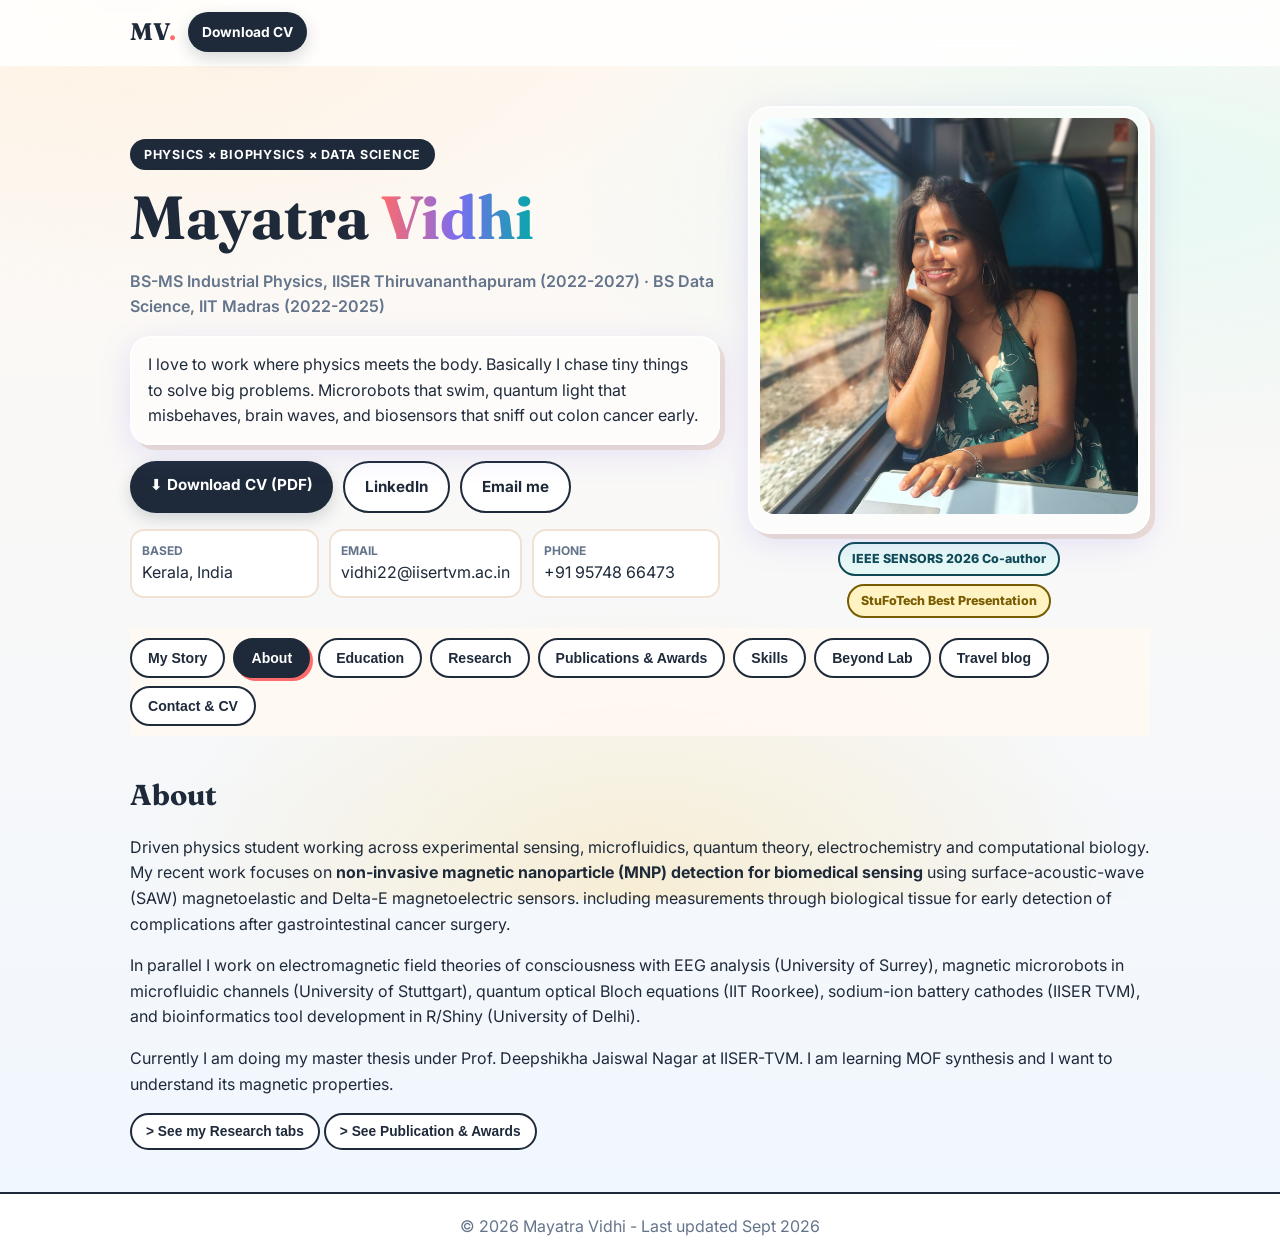
==== commit 4403a444: "Add files via upload" ====
--- a/index.html
+++ b/index.html
@@ -307,8 +307,8 @@
     <div class="travel-grid">
       <div class="travel-card reveal"><div class="body"><div class="flag">🇩🇪</div><h3>Germany</h3><p class="meta">Stuttgart · Berlin · Hamburg · Kiel · Lübeck · Plön · Ulm</p><span class="pill">Research base</span></div></div>
       <div class="travel-card reveal"><div class="body"><div class="flag">🇳🇱</div><h3>Netherlands</h3><p class="meta">Amsterdam. canals, museums, cycling chaos</p><span class="pill">Group</span></div></div>
-      <div class="travel-card reveal"><div class="body"><div class="flag">🇧🇪</div><h3>Bruges</h3><p class="meta">Medieval streets, solo wandering</p><span class="pill solo">✨ Solo</span></div></div>
-      <div class="travel-card reveal"><div class="body"><div class="flag">🇧🇪</div><h3>Ghent</h3><p class="meta">Castle, canals, student vibes</p><span class="pill solo">✨ Solo</span></div></div>
+      <div class="travel-card reveal" data-story="story-belgium" style="cursor:pointer"><div class="body"><div class="flag">🇧🇪</div><h3>Bruges. read my story ↓</h3><p class="meta">Medieval streets, solo wandering</p><span class="pill solo">✨ Solo</span></div></div>
+      <div class="travel-card reveal" data-story="story-belgium" style="cursor:pointer"><div class="body"><div class="flag">🏰</div><h3>Ghent. same story ↓</h3><p class="meta">Castle, canals, student vibes</p><span class="pill solo">✨ Solo</span></div></div>
       <div class="travel-card reveal" data-story="story-greece" style="cursor:pointer"><div class="body"><div class="flag">🇬🇷</div><h3>Greece. read my story ↓</h3><p class="meta">Acropolis at sunset, solo history walk</p><span class="pill solo">✨ Solo</span></div></div>
       <div class="travel-card reveal"><div class="body"><div class="flag">🇪🇪</div><h3>Tallinn</h3><p class="meta">Old town walls, Baltic air</p><span class="pill">Group</span></div></div>
       <div class="travel-card reveal"><div class="body"><div class="flag">🇫🇮</div><h3>Helsinki</h3><p class="meta">Sauna, sea fortress, design district</p><span class="pill">Group</span></div></div>
@@ -326,6 +326,17 @@
       <div class="travel-grid"><img src="./athens-1.jpg" alt="Athens 1" style="width:100%;border-radius:14px;border:2px solid var(--ink)" onerror="this.style.display='none'"><img src="./athens-2.jpg" alt="Athens 2" style="width:100%;border-radius:14px;border:2px solid var(--ink)" onerror="this.style.display='none'"><img src="./athens-3.jpg" alt="Athens 3" style="width:100%;border-radius:14px;border:2px solid var(--ink)" onerror="this.style.display='none'"><img src="./athens-4.jpg" alt="Athens 4" style="width:100%;border-radius:14px;border:2px solid var(--ink)" onerror="this.style.display='none'"><img src="./athens-5.jpg" alt="Athens 5" style="width:100%;border-radius:14px;border:2px solid var(--ink)" onerror="this.style.display='none'"><img src="./athens-6.jpg" alt="Athens 6" style="width:100%;border-radius:14px;border:2px solid var(--ink)" onerror="this.style.display='none'"><img src="./athens-7.jpg" alt="Athens 7" style="width:100%;border-radius:14px;border:2px solid var(--ink)" onerror="this.style.display='none'"><img src="./athens-8.jpg" alt="Athens 8" style="width:100%;border-radius:14px;border:2px solid var(--ink)" onerror="this.style.display='none'"><img src="./athens-9.jpg" alt="Athens 9" style="width:100%;border-radius:14px;border:2px solid var(--ink)" onerror="this.style.display='none'"></div>
       <p class="small">All photos: my solo Athens trip.</p>
     </article>
+    <article id="story-belgium" class="post reveal"><div class="date">Solo · Belgium</div><h3>Bruges: my first solo trip, straight into a fairy tale</h3>
+      <p>Bruges was my first solo trip in Europe. And the moment I saw the city, I just thought, what is this fairy tale town?</p>
+      <p>On the way there I was on a FlixBus, and I met a Brazilian lady who was also travelling alone. We started talking, and then came the coincidence. We were staying in the same hostel. So we ended up exploring together for almost one and a half days.</p>
+      <p>That is when I learned something. A solo trip is not always solo. It is about leaving your comfort zone, talking to strangers, and meeting people you would never meet otherwise.</p>
+      <p>In Belgium we explored churches, the market square, and all the beautiful corners of Bruges. And how can I forget the Belgian waffle? If you are in Belgium, waffle is a must. It was amazing. And the Belgian beer was next level.</p>
+      <p>At sunset the canals looked so pretty. We just sat near one canal with our drinks and watched the light change. That quiet moment was wonderful. The boat ride was special too. The guide explained the history of the places as we floated past, through Bruges and towards Ghent.</p>
+      <p>Bruges and Ghent are both so pretty. Sitting near a castle, reading a book, horse carts moving around you. It felt like a different century. Bruges is a very small city. To go from one place to another, you either walk, take a boat, take a horse carriage, or ride a bike. We literally walked everywhere, exploring lanes, making friends in the hostel.</p>
+      <p><strong>It was a beautiful experience. My first solo trip taught me that going alone does not mean being alone.</strong></p>
+      <div class="travel-grid"><img src="./belgium-1.jpg" alt="Belgium 1" style="width:100%;border-radius:14px;border:2px solid var(--ink)" onerror="this.style.display='none'"><img src="./belgium-2.jpg" alt="Belgium 2" style="width:100%;border-radius:14px;border:2px solid var(--ink)" onerror="this.style.display='none'"><img src="./belgium-3.jpg" alt="Belgium 3" style="width:100%;border-radius:14px;border:2px solid var(--ink)" onerror="this.style.display='none'"><img src="./belgium-4.jpg" alt="Belgium 4" style="width:100%;border-radius:14px;border:2px solid var(--ink)" onerror="this.style.display='none'"><img src="./belgium-5.jpg" alt="Belgium 5" style="width:100%;border-radius:14px;border:2px solid var(--ink)" onerror="this.style.display='none'"><img src="./belgium-6.jpg" alt="Belgium 6" style="width:100%;border-radius:14px;border:2px solid var(--ink)" onerror="this.style.display='none'"><img src="./belgium-7.jpg" alt="Belgium 7" style="width:100%;border-radius:14px;border:2px solid var(--ink)" onerror="this.style.display='none'"><img src="./belgium-8.jpg" alt="Belgium 8" style="width:100%;border-radius:14px;border:2px solid var(--ink)" onerror="this.style.display='none'"><img src="./belgium-9.jpg" alt="Belgium 9" style="width:100%;border-radius:14px;border:2px solid var(--ink)" onerror="this.style.display='none'"><img src="./belgium-10.jpg" alt="Belgium 10" style="width:100%;border-radius:14px;border:2px solid var(--ink)" onerror="this.style.display='none'"><img src="./belgium-11.jpg" alt="Belgium 11" style="width:100%;border-radius:14px;border:2px solid var(--ink)" onerror="this.style.display='none'"><img src="./belgium-12.jpg" alt="Belgium 12" style="width:100%;border-radius:14px;border:2px solid var(--ink)" onerror="this.style.display='none'"><img src="./belgium-13.jpg" alt="Belgium 13" style="width:100%;border-radius:14px;border:2px solid var(--ink)" onerror="this.style.display='none'"><img src="./belgium-14.jpg" alt="Belgium 14" style="width:100%;border-radius:14px;border:2px solid var(--ink)" onerror="this.style.display='none'"><img src="./belgium-15.jpg" alt="Belgium 15" style="width:100%;border-radius:14px;border:2px solid var(--ink)" onerror="this.style.display='none'"><img src="./belgium-16.jpg" alt="Belgium 16" style="width:100%;border-radius:14px;border:2px solid var(--ink)" onerror="this.style.display='none'"><img src="./belgium-17.jpg" alt="Belgium 17" style="width:100%;border-radius:14px;border:2px solid var(--ink)" onerror="this.style.display='none'"></div>
+      <p class="small">All photos: Bruges and Ghent, my first solo trip.</p>
+    </article>
     <article class="post reveal"><div class="date">Solo · Bruges</div><h3>Solo in Bruges: getting lost on purpose</h3><p>One day, no map, just canals. What solo travel taught me about confidence in a new lab too. Full story coming soon.</p></article>
   </section>
 
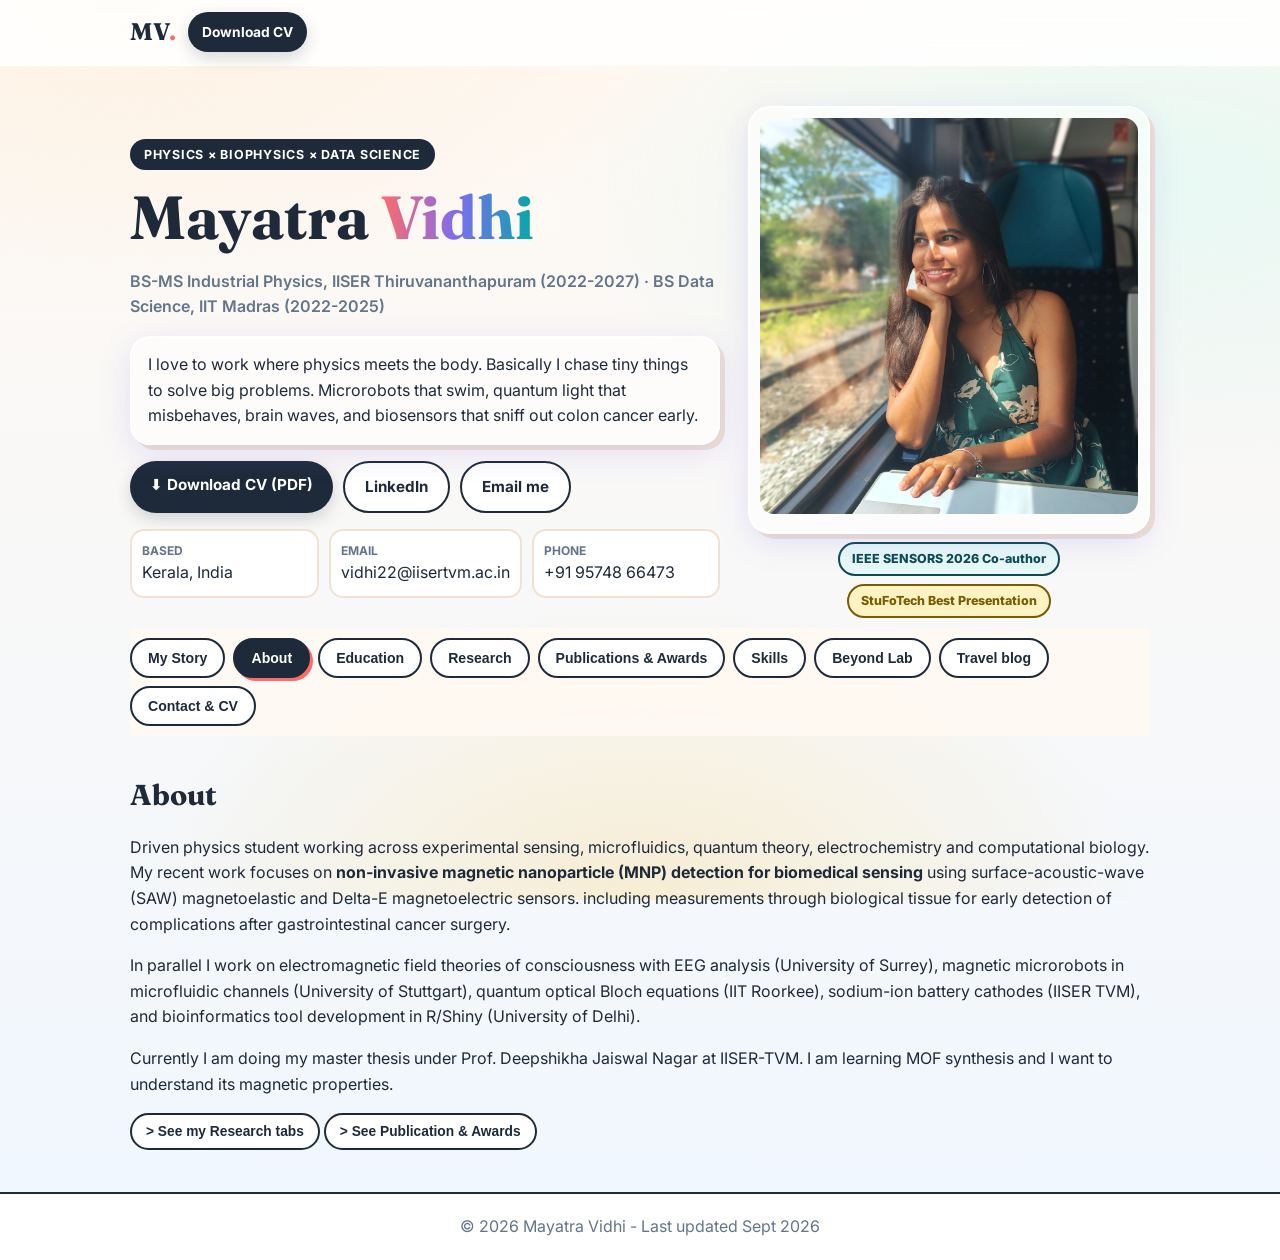
==== commit 4147137f: "Add files via upload" ====
--- a/index.html
+++ b/index.html
@@ -306,7 +306,7 @@
     <p class="meta">Research took me abroad, curiosity kept me moving. A few cities were solo trips. best way to learn a place. Tap Greece to read the full story below.</p>
     <div class="travel-grid">
       <div class="travel-card reveal"><div class="body"><div class="flag">🇩🇪</div><h3>Germany</h3><p class="meta">Stuttgart · Berlin · Hamburg · Kiel · Lübeck · Plön · Ulm</p><span class="pill">Research base</span></div></div>
-      <div class="travel-card reveal"><div class="body"><div class="flag">🇳🇱</div><h3>Netherlands</h3><p class="meta">Amsterdam. canals, museums, cycling chaos</p><span class="pill">Group</span></div></div>
+      <div class="travel-card reveal" data-story="story-amsterdam" style="cursor:pointer"><div class="body"><div class="flag">🇳🇱</div><h3>Netherlands. read my story ↓</h3><p class="meta">Amsterdam. canals, museums, cycling chaos</p><span class="pill">Group</span></div></div>
       <div class="travel-card reveal" data-story="story-belgium" style="cursor:pointer"><div class="body"><div class="flag">🇧🇪</div><h3>Bruges. read my story ↓</h3><p class="meta">Medieval streets, solo wandering</p><span class="pill solo">✨ Solo</span></div></div>
       <div class="travel-card reveal" data-story="story-belgium" style="cursor:pointer"><div class="body"><div class="flag">🏰</div><h3>Ghent. same story ↓</h3><p class="meta">Castle, canals, student vibes</p><span class="pill solo">✨ Solo</span></div></div>
       <div class="travel-card reveal" data-story="story-greece" style="cursor:pointer"><div class="body"><div class="flag">🇬🇷</div><h3>Greece. read my story ↓</h3><p class="meta">Acropolis at sunset, solo history walk</p><span class="pill solo">✨ Solo</span></div></div>
@@ -325,6 +325,16 @@
       <p><strong>Solo trips always teach me something. Travelling makes me feel alive. Life feels like it is moving, and I am not stuck somewhere. Athens was amazing.</strong></p>
       <div class="travel-grid"><img src="./athens-1.jpg" alt="Athens 1" style="width:100%;border-radius:14px;border:2px solid var(--ink)" onerror="this.style.display='none'"><img src="./athens-2.jpg" alt="Athens 2" style="width:100%;border-radius:14px;border:2px solid var(--ink)" onerror="this.style.display='none'"><img src="./athens-3.jpg" alt="Athens 3" style="width:100%;border-radius:14px;border:2px solid var(--ink)" onerror="this.style.display='none'"><img src="./athens-4.jpg" alt="Athens 4" style="width:100%;border-radius:14px;border:2px solid var(--ink)" onerror="this.style.display='none'"><img src="./athens-5.jpg" alt="Athens 5" style="width:100%;border-radius:14px;border:2px solid var(--ink)" onerror="this.style.display='none'"><img src="./athens-6.jpg" alt="Athens 6" style="width:100%;border-radius:14px;border:2px solid var(--ink)" onerror="this.style.display='none'"><img src="./athens-7.jpg" alt="Athens 7" style="width:100%;border-radius:14px;border:2px solid var(--ink)" onerror="this.style.display='none'"><img src="./athens-8.jpg" alt="Athens 8" style="width:100%;border-radius:14px;border:2px solid var(--ink)" onerror="this.style.display='none'"><img src="./athens-9.jpg" alt="Athens 9" style="width:100%;border-radius:14px;border:2px solid var(--ink)" onerror="this.style.display='none'"></div>
       <p class="small">All photos: my solo Athens trip.</p>
+    </article>
+    <article id="story-amsterdam" class="post reveal"><div class="date">Amsterdam</div><h3>Amsterdam: the city I fell in love with</h3>
+      <p>I do not even know where to start. What a city. What a vibe. What culture, what people, what food. Everything about Amsterdam is just outstanding. It is so lively and so beautiful. I literally fell in love with that city.</p>
+      <p>That city has made something feel very normal which is actually not that normal, especially coming from India. Acceptance of same sex relationships. I was randomly walking near a canal by a bridge, and two girls were getting married. People on a boat passing below were cheering for them. It was pride month. Witnessing that joy, so open and so celebrated, was something wonderful. I had never seen that before.</p>
+      <p>In the evening I sat near a canal eating a stroopwafel. Simple, sweet, perfect. I also walked through the Red Light district. It was full of people. I learned that sex workers there get government benefits and police are present the whole time for their safety. It showed me how a city can respect every profession. I cannot even explain how wonderful that trip was.</p>
+      <p>I also went to the Rijksmuseum. It was full of beautiful paintings by very famous artists. One of them was Van Gogh. I saw Van Gogh's self portrait in person. He used to paint fully with lines, building the whole picture from strokes. Standing in front of the actual painting and seeing those lines up close was a wonderful experience. There was a lot more there too, but that moment stayed with me.</p>
+      <p><strong>Amsterdam taught me what an open city feels like. I left a piece of my heart there.</strong></p>
+      <div class="travel-grid"><img src="./amsterdam-1.jpg" alt="Amsterdam 1" style="width:100%;border-radius:14px;border:2px solid var(--ink)" onerror="this.style.display='none'"><img src="./amsterdam-2.jpg" alt="Amsterdam 2" style="width:100%;border-radius:14px;border:2px solid var(--ink)" onerror="this.style.display='none'"><img src="./amsterdam-3.jpg" alt="Amsterdam 3" style="width:100%;border-radius:14px;border:2px solid var(--ink)" onerror="this.style.display='none'"><img src="./amsterdam-4.jpg" alt="Amsterdam 4" style="width:100%;border-radius:14px;border:2px solid var(--ink)" onerror="this.style.display='none'"><img src="./amsterdam-5.jpg" alt="Amsterdam 5" style="width:100%;border-radius:14px;border:2px solid var(--ink)" onerror="this.style.display='none'"><img src="./amsterdam-6.jpg" alt="Amsterdam 6" style="width:100%;border-radius:14px;border:2px solid var(--ink)" onerror="this.style.display='none'"><img src="./amsterdam-7.jpg" alt="Amsterdam 7" style="width:100%;border-radius:14px;border:2px solid var(--ink)" onerror="this.style.display='none'"><img src="./amsterdam-8.jpg" alt="Amsterdam 8" style="width:100%;border-radius:14px;border:2px solid var(--ink)" onerror="this.style.display='none'"><img src="./amsterdam-9.jpg" alt="Amsterdam 9" style="width:100%;border-radius:14px;border:2px solid var(--ink)" onerror="this.style.display='none'"><img src="./amsterdam-10.jpg" alt="Amsterdam 10" style="width:100%;border-radius:14px;border:2px solid var(--ink)" onerror="this.style.display='none'"></div>
+      <video controls style="width:100%;max-width:340px;border-radius:14px;border:2px solid var(--ink);margin:10px auto 0;display:block"><source src="./amsterdam-video.mp4" type="video/mp4"></video>
+      <p class="small">All photos and video: my Amsterdam days.</p>
     </article>
     <article id="story-belgium" class="post reveal"><div class="date">Solo · Belgium</div><h3>Bruges: my first solo trip, straight into a fairy tale</h3>
       <p>Bruges was my first solo trip in Europe. And the moment I saw the city, I just thought, what is this fairy tale town?</p>
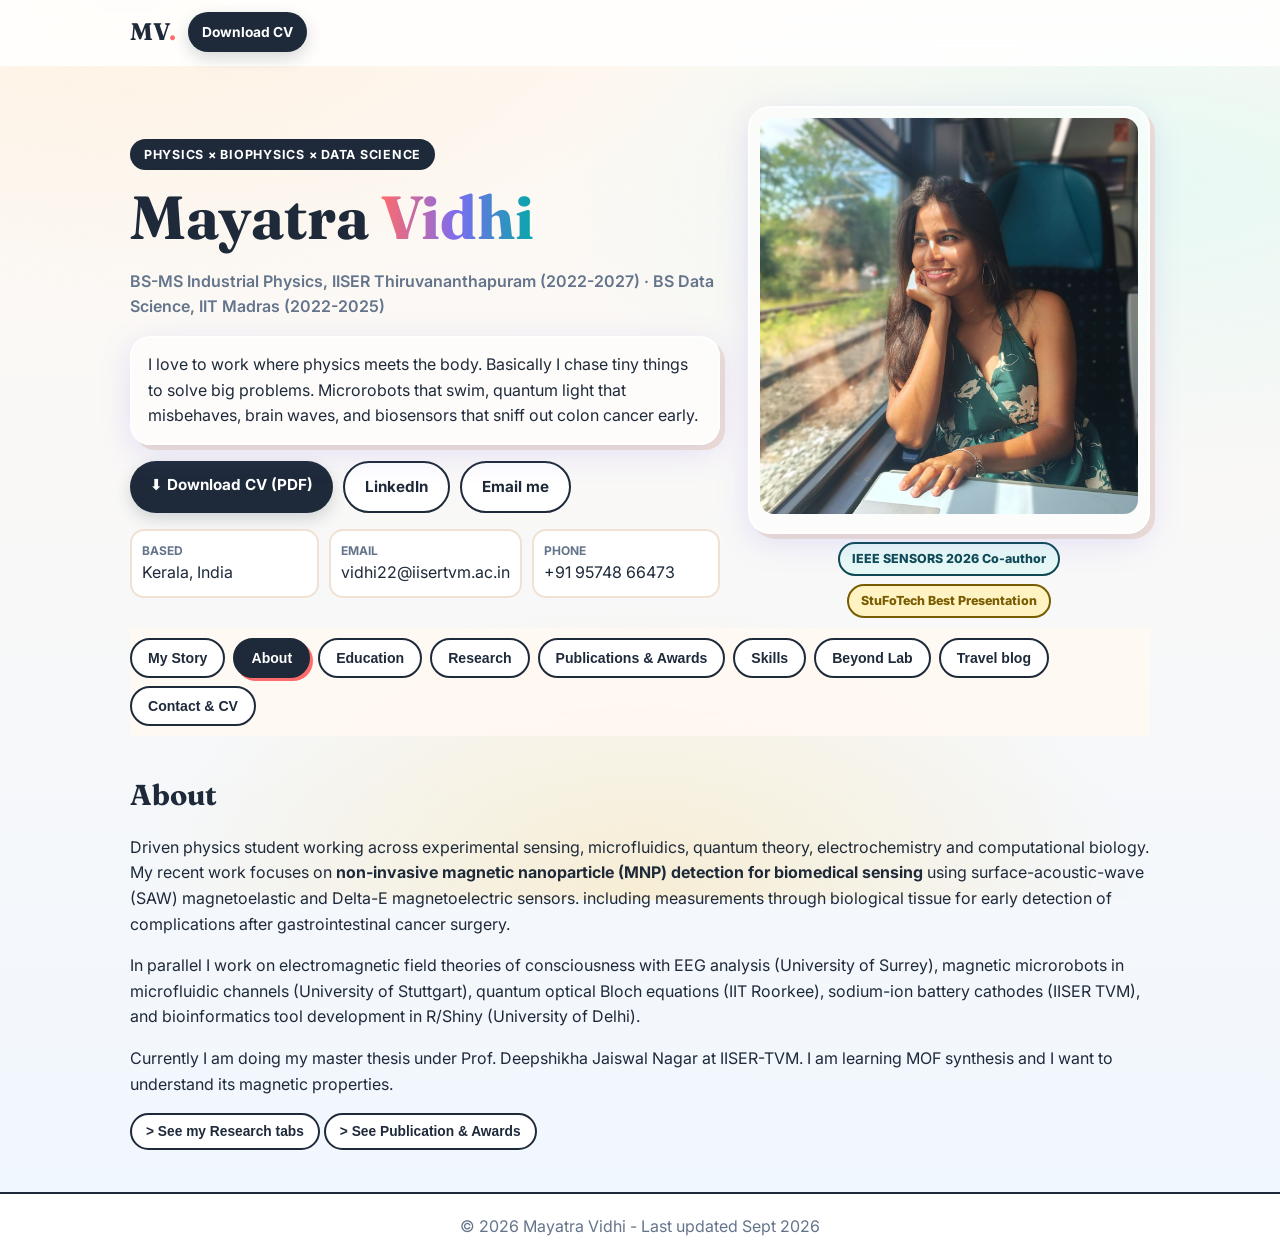
==== commit 23a17927: "Add files via upload" ====
--- a/index.html
+++ b/index.html
@@ -332,8 +332,7 @@
       <p>In the evening I sat near a canal eating a stroopwafel. Simple, sweet, perfect. I also walked through the Red Light district. It was full of people. I learned that sex workers there get government benefits and police are present the whole time for their safety. It showed me how a city can respect every profession. I cannot even explain how wonderful that trip was.</p>
       <p>I also went to the Rijksmuseum. It was full of beautiful paintings by very famous artists. One of them was Van Gogh. I saw Van Gogh's self portrait in person. He used to paint fully with lines, building the whole picture from strokes. Standing in front of the actual painting and seeing those lines up close was a wonderful experience. There was a lot more there too, but that moment stayed with me.</p>
       <p><strong>Amsterdam taught me what an open city feels like. I left a piece of my heart there.</strong></p>
-      <div class="travel-grid"><img src="./amsterdam-1.jpg" alt="Amsterdam 1" style="width:100%;border-radius:14px;border:2px solid var(--ink)" onerror="this.style.display='none'"><img src="./amsterdam-2.jpg" alt="Amsterdam 2" style="width:100%;border-radius:14px;border:2px solid var(--ink)" onerror="this.style.display='none'"><img src="./amsterdam-3.jpg" alt="Amsterdam 3" style="width:100%;border-radius:14px;border:2px solid var(--ink)" onerror="this.style.display='none'"><img src="./amsterdam-4.jpg" alt="Amsterdam 4" style="width:100%;border-radius:14px;border:2px solid var(--ink)" onerror="this.style.display='none'"><img src="./amsterdam-5.jpg" alt="Amsterdam 5" style="width:100%;border-radius:14px;border:2px solid var(--ink)" onerror="this.style.display='none'"><img src="./amsterdam-6.jpg" alt="Amsterdam 6" style="width:100%;border-radius:14px;border:2px solid var(--ink)" onerror="this.style.display='none'"><img src="./amsterdam-7.jpg" alt="Amsterdam 7" style="width:100%;border-radius:14px;border:2px solid var(--ink)" onerror="this.style.display='none'"><img src="./amsterdam-8.jpg" alt="Amsterdam 8" style="width:100%;border-radius:14px;border:2px solid var(--ink)" onerror="this.style.display='none'"><img src="./amsterdam-9.jpg" alt="Amsterdam 9" style="width:100%;border-radius:14px;border:2px solid var(--ink)" onerror="this.style.display='none'"><img src="./amsterdam-10.jpg" alt="Amsterdam 10" style="width:100%;border-radius:14px;border:2px solid var(--ink)" onerror="this.style.display='none'"></div>
-      <video controls style="width:100%;max-width:340px;border-radius:14px;border:2px solid var(--ink);margin:10px auto 0;display:block"><source src="./amsterdam-video.mp4" type="video/mp4"></video>
+      <div class="travel-grid"><img src="./amsterdam-1.jpg" alt="Amsterdam 1" style="width:100%;border-radius:14px;border:2px solid var(--ink)" onerror="this.style.display='none'"><img src="./amsterdam-2.jpg" alt="Amsterdam 2" style="width:100%;border-radius:14px;border:2px solid var(--ink)" onerror="this.style.display='none'"><img src="./amsterdam-3.jpg" alt="Amsterdam 3" style="width:100%;border-radius:14px;border:2px solid var(--ink)" onerror="this.style.display='none'"><img src="./amsterdam-4.jpg" alt="Amsterdam 4" style="width:100%;border-radius:14px;border:2px solid var(--ink)" onerror="this.style.display='none'"><img src="./amsterdam-5.jpg" alt="Amsterdam 5" style="width:100%;border-radius:14px;border:2px solid var(--ink)" onerror="this.style.display='none'"><img src="./amsterdam-6.jpg" alt="Amsterdam 6" style="width:100%;border-radius:14px;border:2px solid var(--ink)" onerror="this.style.display='none'"><img src="./amsterdam-7.jpg" alt="Amsterdam 7" style="width:100%;border-radius:14px;border:2px solid var(--ink)" onerror="this.style.display='none'"><img src="./amsterdam-8.jpg" alt="Amsterdam 8" style="width:100%;border-radius:14px;border:2px solid var(--ink)" onerror="this.style.display='none'"><img src="./amsterdam-9.jpg" alt="Amsterdam 9" style="width:100%;border-radius:14px;border:2px solid var(--ink)" onerror="this.style.display='none'"><img src="./amsterdam-10.jpg" alt="Amsterdam 10" style="width:100%;border-radius:14px;border:2px solid var(--ink)" onerror="this.style.display='none'"><video controls playsinline preload="metadata" style="width:100%;border-radius:14px;border:2px solid var(--ink);background:#000"><source src="./amsterdam-video.mp4" type="video/mp4"></video></div>
       <p class="small">All photos and video: my Amsterdam days.</p>
     </article>
     <article id="story-belgium" class="post reveal"><div class="date">Solo · Belgium</div><h3>Bruges: my first solo trip, straight into a fairy tale</h3>
@@ -347,7 +346,6 @@
       <div class="travel-grid"><img src="./belgium-1.jpg" alt="Belgium 1" style="width:100%;border-radius:14px;border:2px solid var(--ink)" onerror="this.style.display='none'"><img src="./belgium-2.jpg" alt="Belgium 2" style="width:100%;border-radius:14px;border:2px solid var(--ink)" onerror="this.style.display='none'"><img src="./belgium-3.jpg" alt="Belgium 3" style="width:100%;border-radius:14px;border:2px solid var(--ink)" onerror="this.style.display='none'"><img src="./belgium-4.jpg" alt="Belgium 4" style="width:100%;border-radius:14px;border:2px solid var(--ink)" onerror="this.style.display='none'"><img src="./belgium-5.jpg" alt="Belgium 5" style="width:100%;border-radius:14px;border:2px solid var(--ink)" onerror="this.style.display='none'"><img src="./belgium-6.jpg" alt="Belgium 6" style="width:100%;border-radius:14px;border:2px solid var(--ink)" onerror="this.style.display='none'"><img src="./belgium-7.jpg" alt="Belgium 7" style="width:100%;border-radius:14px;border:2px solid var(--ink)" onerror="this.style.display='none'"><img src="./belgium-8.jpg" alt="Belgium 8" style="width:100%;border-radius:14px;border:2px solid var(--ink)" onerror="this.style.display='none'"><img src="./belgium-9.jpg" alt="Belgium 9" style="width:100%;border-radius:14px;border:2px solid var(--ink)" onerror="this.style.display='none'"><img src="./belgium-10.jpg" alt="Belgium 10" style="width:100%;border-radius:14px;border:2px solid var(--ink)" onerror="this.style.display='none'"><img src="./belgium-11.jpg" alt="Belgium 11" style="width:100%;border-radius:14px;border:2px solid var(--ink)" onerror="this.style.display='none'"><img src="./belgium-12.jpg" alt="Belgium 12" style="width:100%;border-radius:14px;border:2px solid var(--ink)" onerror="this.style.display='none'"><img src="./belgium-13.jpg" alt="Belgium 13" style="width:100%;border-radius:14px;border:2px solid var(--ink)" onerror="this.style.display='none'"><img src="./belgium-14.jpg" alt="Belgium 14" style="width:100%;border-radius:14px;border:2px solid var(--ink)" onerror="this.style.display='none'"><img src="./belgium-15.jpg" alt="Belgium 15" style="width:100%;border-radius:14px;border:2px solid var(--ink)" onerror="this.style.display='none'"><img src="./belgium-16.jpg" alt="Belgium 16" style="width:100%;border-radius:14px;border:2px solid var(--ink)" onerror="this.style.display='none'"><img src="./belgium-17.jpg" alt="Belgium 17" style="width:100%;border-radius:14px;border:2px solid var(--ink)" onerror="this.style.display='none'"></div>
       <p class="small">All photos: Bruges and Ghent, my first solo trip.</p>
     </article>
-    <article class="post reveal"><div class="date">Solo · Bruges</div><h3>Solo in Bruges: getting lost on purpose</h3><p>One day, no map, just canals. What solo travel taught me about confidence in a new lab too. Full story coming soon.</p></article>
   </section>
 
   <!-- CONTACT -->
